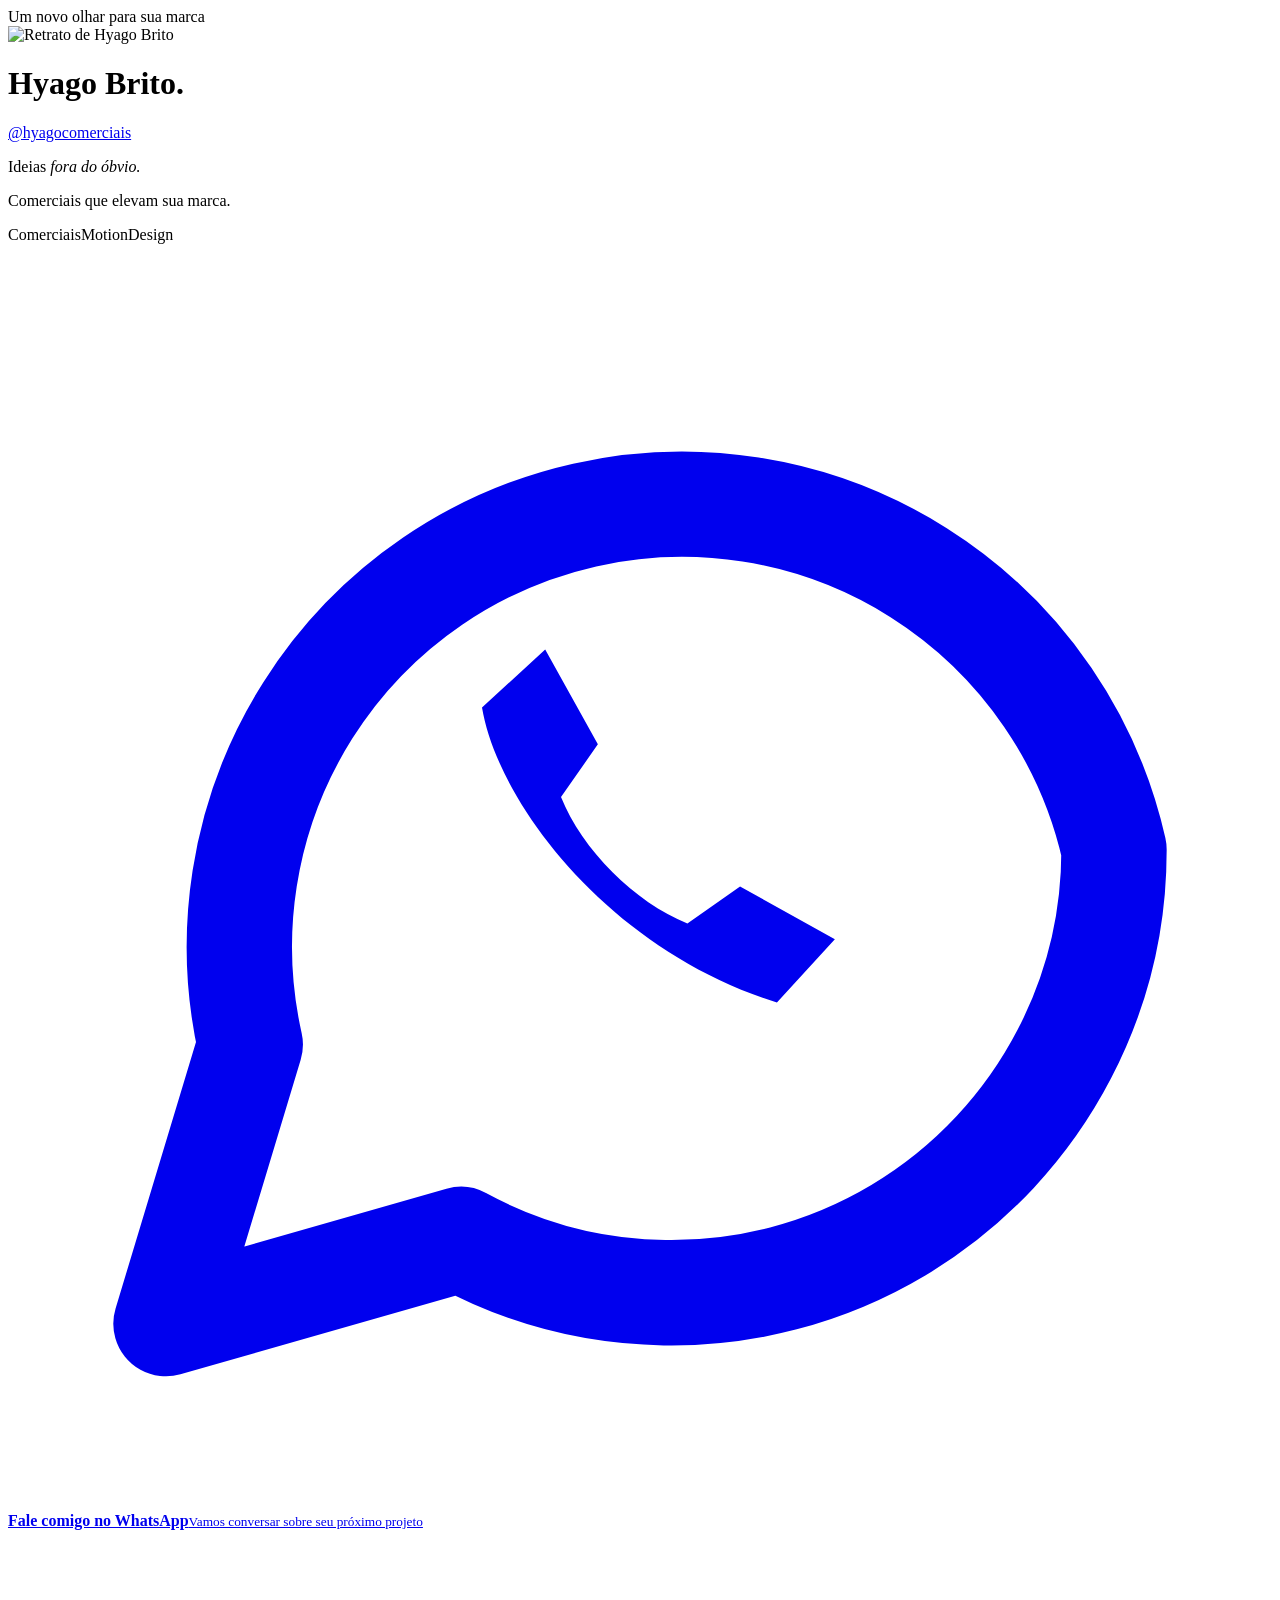
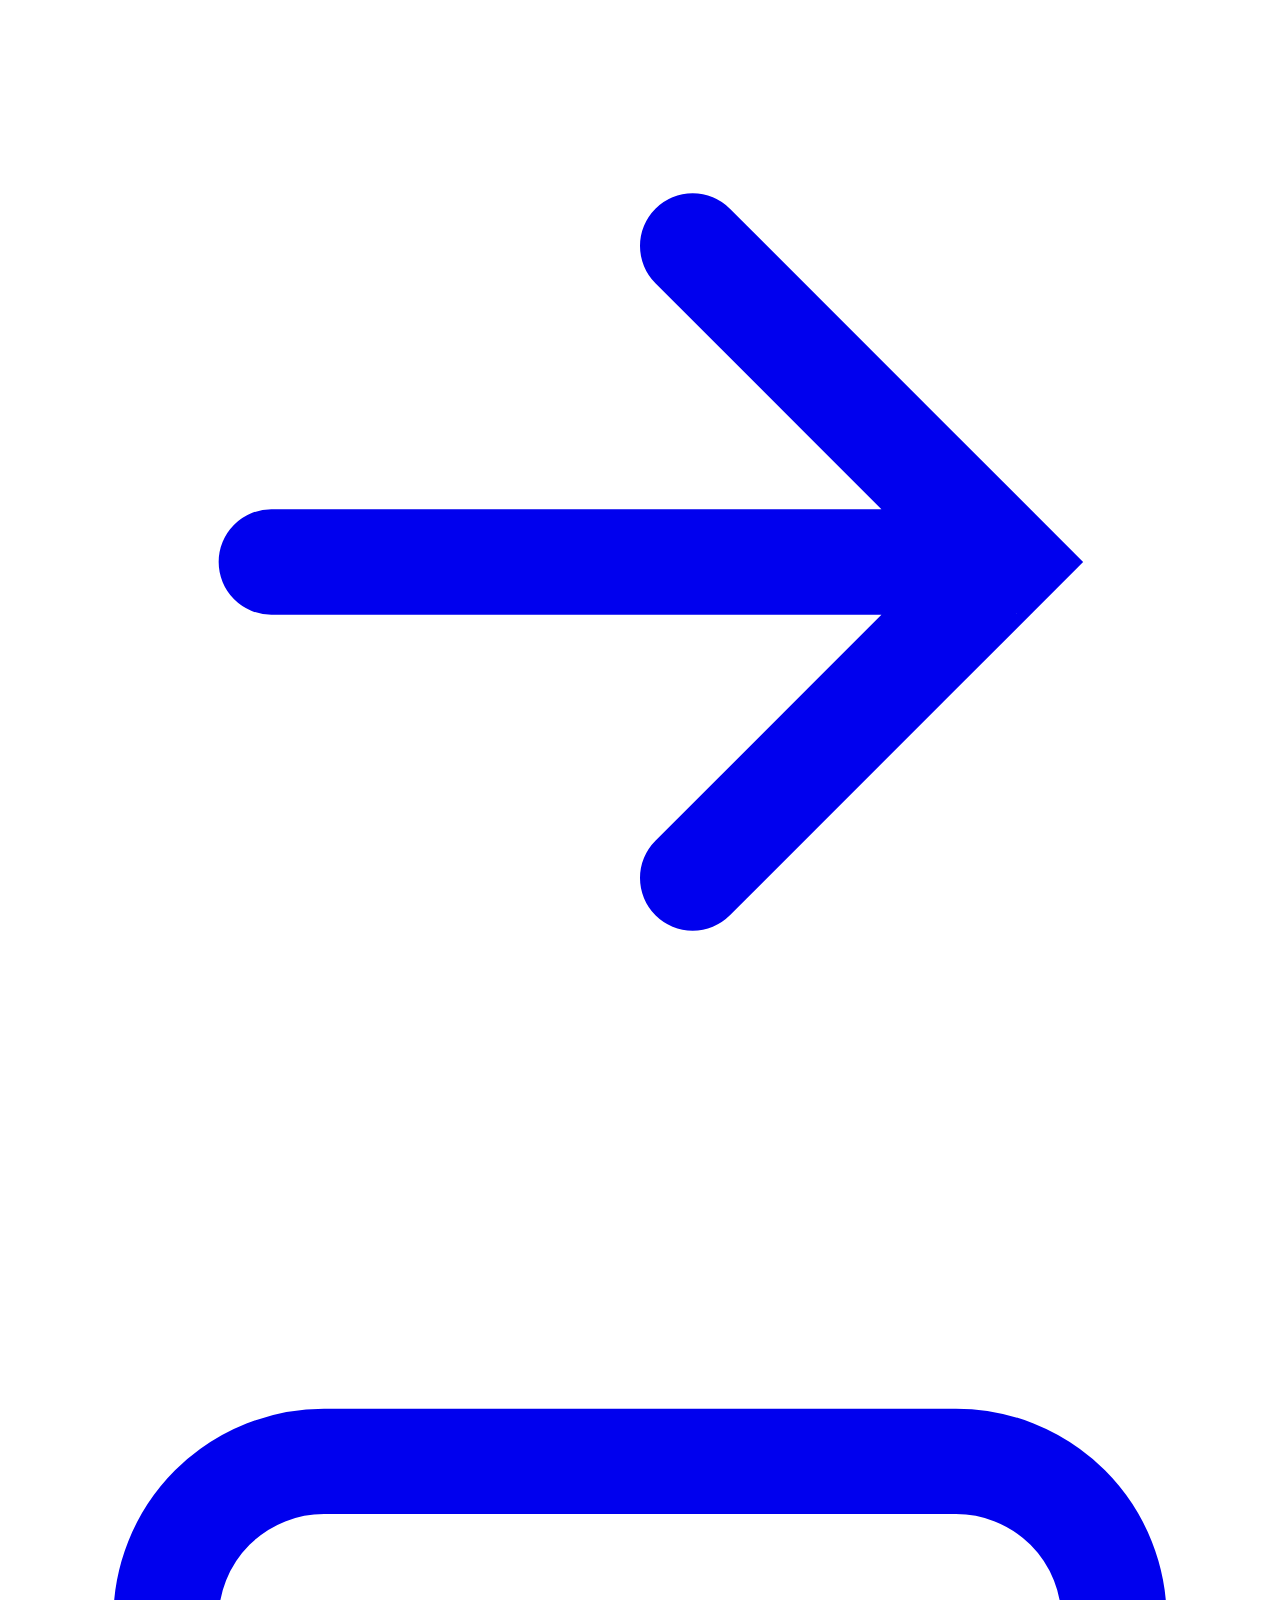
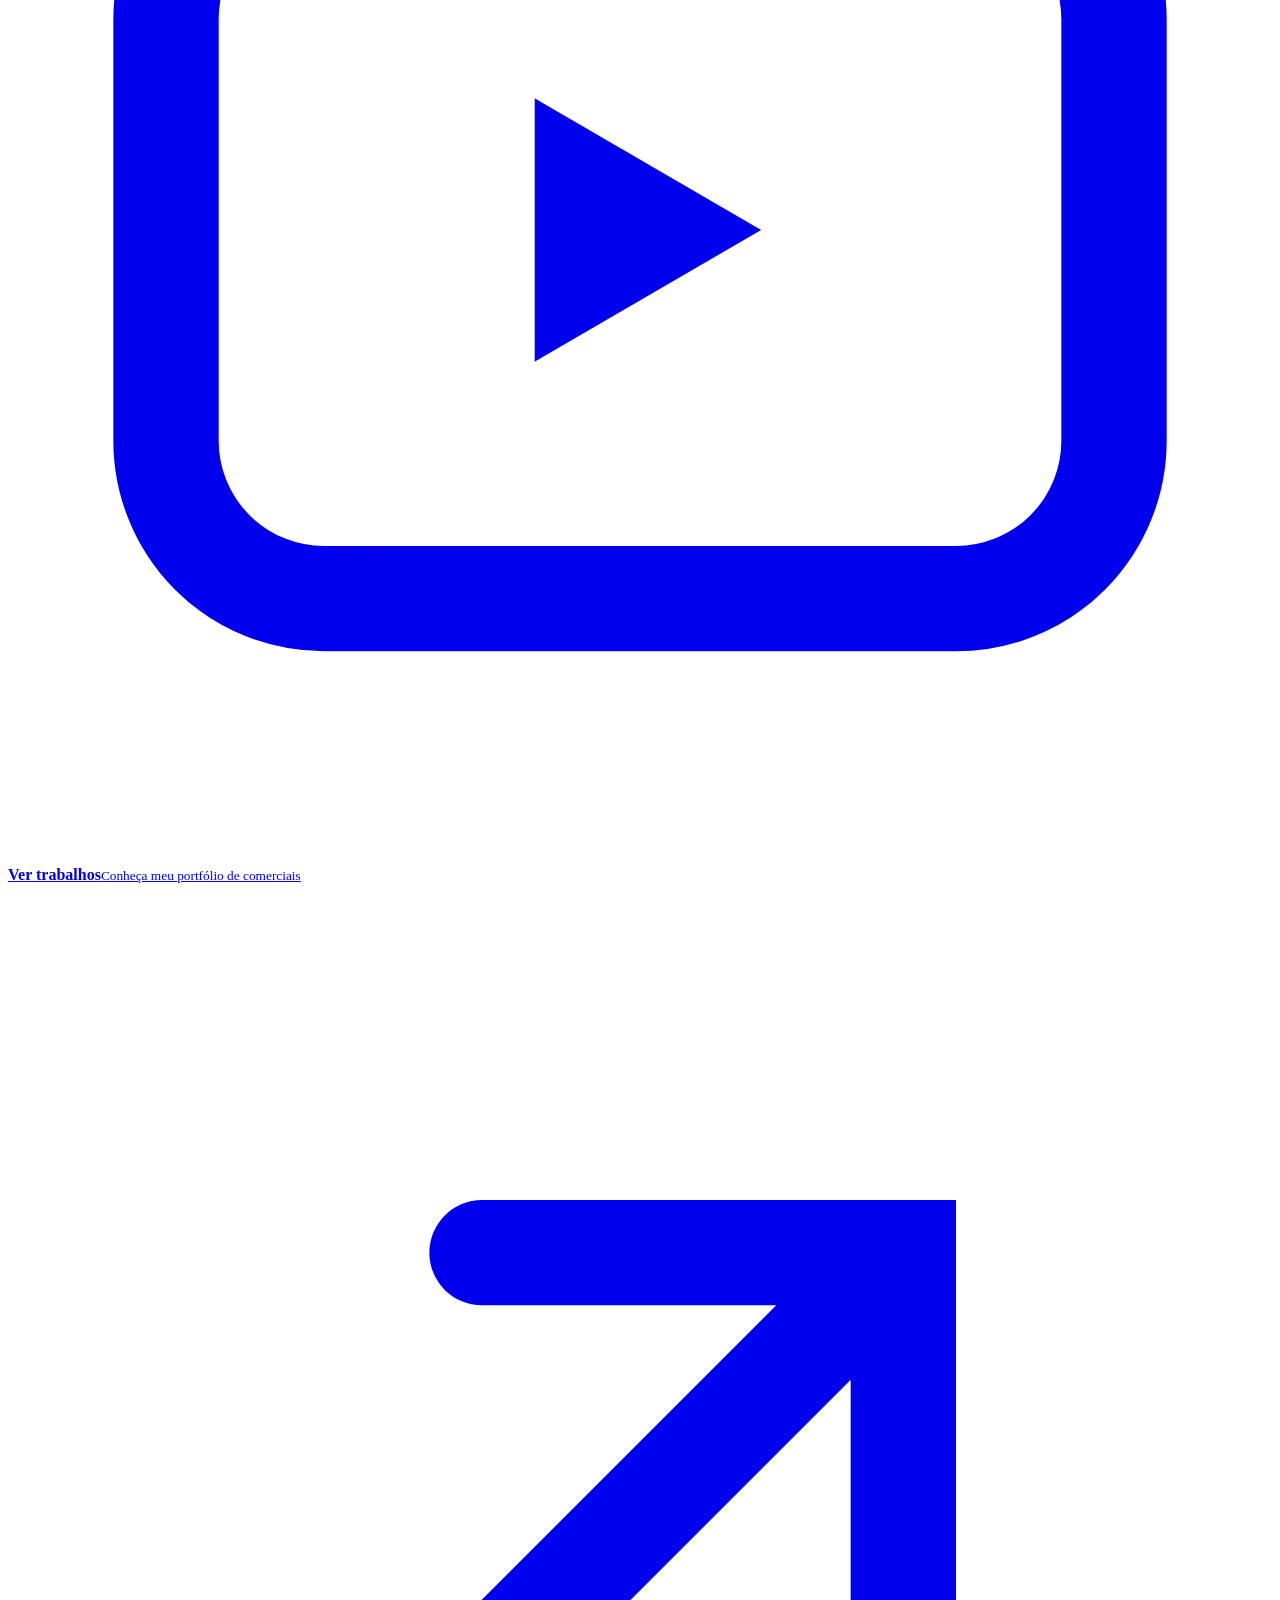
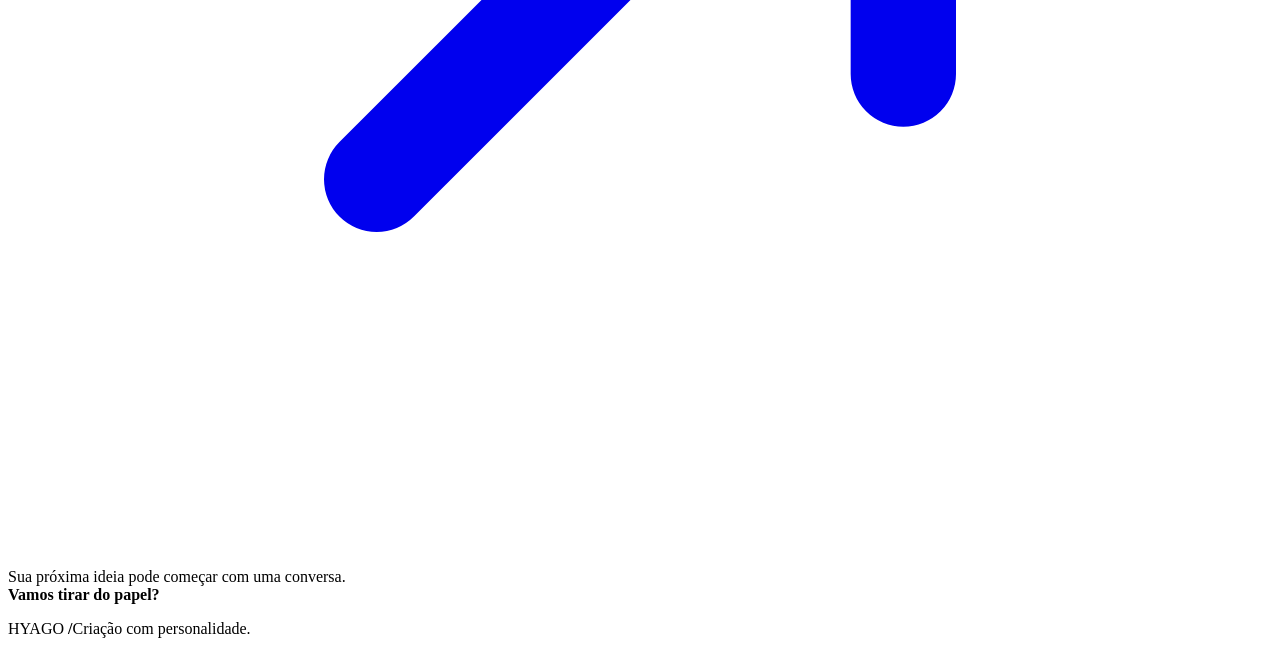
==== index.html @ b225749c "Add files via upload" ====
<!DOCTYPE html>
<html lang="pt-BR">
<head>
<meta charset="utf-8">
<meta name="viewport" content="width=device-width,initial-scale=1,viewport-fit=cover">
<title>Hyago Brito — Comerciais, Motion e Design</title>
<meta name="description" content="Comerciais publicitários, motion e design. Ideias fora do óbvio para elevar a sua marca.">
<meta property="og:title" content="Hyago Brito — Comerciais, Motion e Design">
<meta property="og:description" content="Ideias fora do óbvio. Comerciais que elevam sua marca.">
<meta property="og:image" content="/assets/hyago.jpg">
<meta name="theme-color" content="#070d14">
<link rel="icon" href="/assets/hyago.jpg">
<link rel="stylesheet" href="/assets/site.css">
</head>
<body>
<main>
  <header>
    <div class="wordmark"><span aria-hidden="true"></span>Um novo olhar para sua marca</div>
    <img class="portrait" src="/assets/hyago.jpg" alt="Retrato de Hyago Brito" width="142" height="142" fetchpriority="high">
    <h1>Hyago Brito<b>.</b></h1>
    <a class="handle" href="https://www.instagram.com/hyagocomerciais/" target="_blank" rel="noopener">@hyagocomerciais</a>
    <p class="intro">Ideias <em>fora do óbvio.</em></p>
    <p class="sub">Comerciais que elevam sua marca.</p>
    <div class="services" aria-label="Comerciais, motion e design">Comerciais<i aria-hidden="true"></i>Motion<i aria-hidden="true"></i>Design</div>
  </header>
  <nav aria-label="Contato e trabalhos">
    <a class="link primary" href="https://wa.me/5527998595323?text=Oi%2C%20Hyago%21%20Vim%20pelo%20Instagram%20e%20quero%20conversar%20sobre%20um%20projeto." target="_blank" rel="noopener noreferrer">
      <span class="icon" aria-hidden="true"><svg viewBox="0 0 24 24" fill="none" stroke="currentColor" stroke-width="2" stroke-linecap="round" stroke-linejoin="round"><path d="M21 11.5a8.4 8.4 0 0 1-12.4 7.4L3 20.5l1.6-5.3A8.4 8.4 0 1 1 21 11.5z"/><path d="M9 8.8c.3 1.8 2.4 4.6 5.6 5.6l1.1-1.2-1.8-1-1 .7c-1-.4-2-1.4-2.4-2.4l.7-1-1-1.8z" fill="currentColor" stroke="none"/></svg></span>
      <span class="label"><strong>Fale comigo no WhatsApp</strong><small>Vamos conversar sobre seu próximo projeto</small></span>
      <svg class="arrow" viewBox="0 0 24 24" fill="none" stroke="currentColor" stroke-width="2" stroke-linecap="round"><path d="M5 12h14M13 6l6 6-6 6"/></svg>
    </a>
    <a class="link" href="/trabalhos">
      <span class="icon" aria-hidden="true"><svg viewBox="0 0 24 24" fill="none" stroke="currentColor" stroke-width="2" stroke-linejoin="round"><rect x="3" y="5" width="18" height="14" rx="3"/><path d="M10 9.5v5l4.3-2.5z" fill="currentColor" stroke="none"/></svg></span>
      <span class="label"><strong>Ver trabalhos</strong><small>Conheça meu portfólio de comerciais</small></span>
      <svg class="arrow" viewBox="0 0 24 24" fill="none" stroke="currentColor" stroke-width="2" stroke-linecap="round"><path d="M7 17L17 7M9 7h8v8"/></svg>
    </a>
  </nav>
  <p class="note">Sua próxima ideia pode começar com uma conversa.<br><strong>Vamos tirar do papel?</strong></p>
  <footer><span class="signature">HYAGO <b>/</b></span><span>Criação com personalidade.</span></footer>
</main>
</body>
</html>
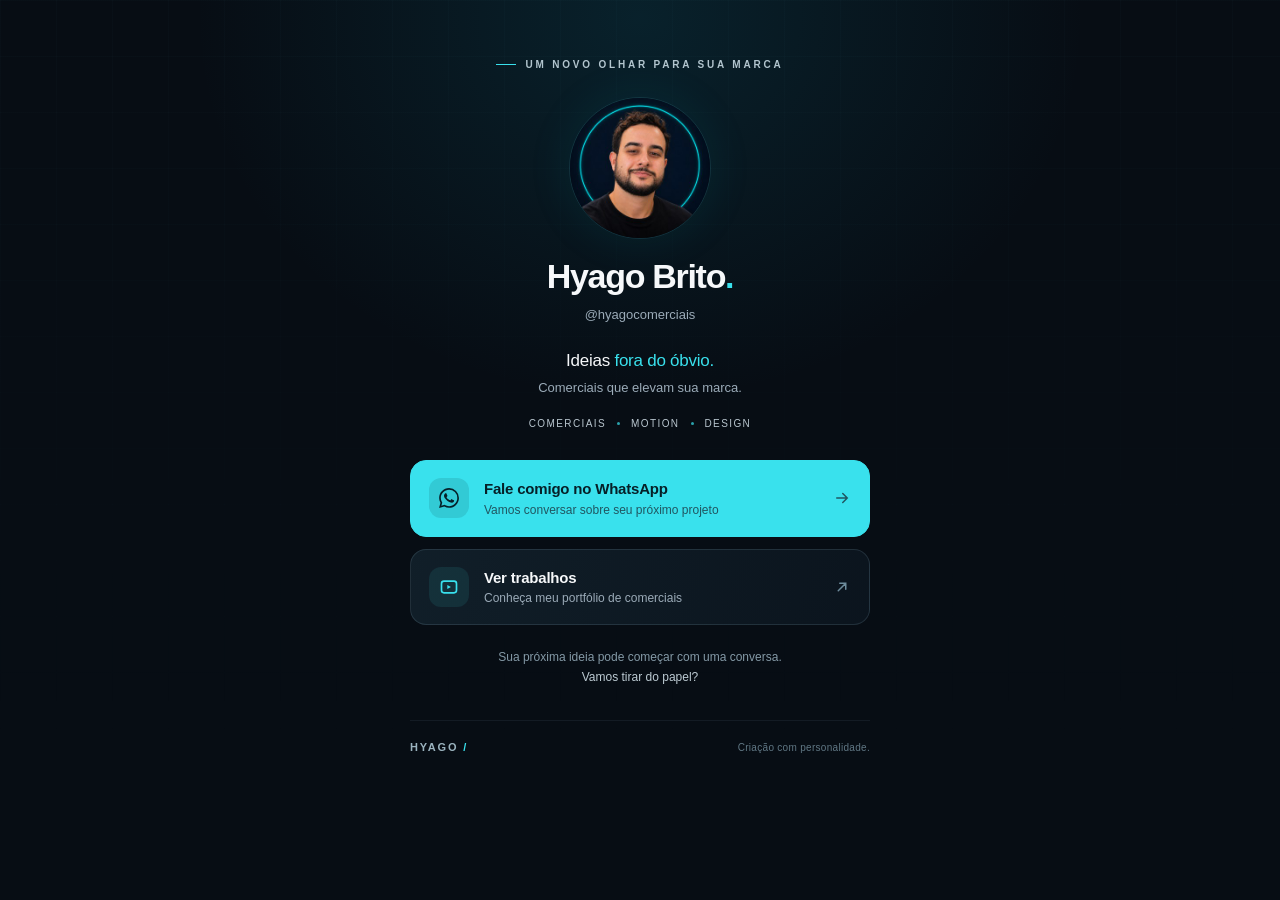
==== commit 0664cba6: "Add files via upload" ====
--- a/index.html
+++ b/index.html
@@ -25,7 +25,7 @@
   </header>
   <nav aria-label="Contato e trabalhos">
     <a class="link primary" href="https://wa.me/5527998595323?text=Oi%2C%20Hyago%21%20Vim%20pelo%20Instagram%20e%20quero%20conversar%20sobre%20um%20projeto." target="_blank" rel="noopener noreferrer">
-      <span class="icon" aria-hidden="true"><svg viewBox="0 0 24 24" fill="none" stroke="currentColor" stroke-width="2" stroke-linecap="round" stroke-linejoin="round"><path d="M21 11.5a8.4 8.4 0 0 1-12.4 7.4L3 20.5l1.6-5.3A8.4 8.4 0 1 1 21 11.5z"/><path d="M9 8.8c.3 1.8 2.4 4.6 5.6 5.6l1.1-1.2-1.8-1-1 .7c-1-.4-2-1.4-2.4-2.4l.7-1-1-1.8z" fill="currentColor" stroke="none"/></svg></span>
+      <span class="icon" aria-hidden="true"><svg viewBox="0 0 24 24" fill="currentColor"><path d="M17.472 14.382c-.297-.149-1.758-.867-2.03-.967-.273-.099-.471-.148-.67.15-.197.297-.767.966-.94 1.164-.173.199-.347.223-.644.075-.297-.15-1.255-.463-2.39-1.475-.883-.788-1.48-1.761-1.653-2.059-.173-.297-.018-.458.13-.606.134-.133.298-.347.446-.52.149-.174.198-.298.298-.497.099-.198.05-.371-.025-.52-.075-.149-.669-1.612-.916-2.207-.242-.579-.487-.5-.669-.51-.173-.008-.371-.01-.57-.01-.198 0-.52.074-.792.372-.272.297-1.04 1.016-1.04 2.479 0 1.462 1.065 2.875 1.213 3.074.149.198 2.096 3.2 5.077 4.487.709.306 1.262.489 1.694.625.712.227 1.36.195 1.871.118.571-.085 1.758-.719 2.006-1.413.248-.694.248-1.289.173-1.413-.074-.124-.272-.198-.57-.347m-5.421 7.403h-.004a9.87 9.87 0 01-5.031-1.378l-.361-.214-3.741.982.998-3.648-.235-.374a9.86 9.86 0 01-1.51-5.26c.001-5.45 4.436-9.884 9.888-9.884 2.64 0 5.122 1.03 6.988 2.898a9.825 9.825 0 012.893 6.994c-.003 5.45-4.437 9.884-9.885 9.884m8.413-18.297A11.815 11.815 0 0012.05 0C5.495 0 .16 5.335.157 11.892c0 2.096.547 4.142 1.588 5.945L.057 24l6.305-1.654a11.882 11.882 0 005.683 1.448h.005c6.554 0 11.89-5.335 11.893-11.893a11.821 11.821 0 00-3.48-8.413Z"/></svg></span>
       <span class="label"><strong>Fale comigo no WhatsApp</strong><small>Vamos conversar sobre seu próximo projeto</small></span>
       <svg class="arrow" viewBox="0 0 24 24" fill="none" stroke="currentColor" stroke-width="2" stroke-linecap="round"><path d="M5 12h14M13 6l6 6-6 6"/></svg>
     </a>
--- a/assets/site.css
+++ b/assets/site.css
@@ -0,0 +1,63 @@
+:root{color-scheme:dark;--bg:#070d14;--text:#f6f8fa;--muted:#9babb8;--cyan:#39e1ed;--line:rgba(166,206,224,.14)}
+*{box-sizing:border-box}
+html{min-height:100%;background:var(--bg)}
+body{margin:0;min-height:100svh;color:var(--text);font:16px/1.5 -apple-system,BlinkMacSystemFont,"Segoe UI",Roboto,sans-serif;background:radial-gradient(ellipse 570px 490px at 50% 2%,rgba(15,120,144,.19),transparent 78%),var(--bg)}
+body::before{content:"";position:fixed;inset:0;pointer-events:none;background-image:linear-gradient(rgba(110,184,201,.024) 1px,transparent 1px),linear-gradient(90deg,rgba(110,184,201,.024) 1px,transparent 1px);background-size:56px 56px;-webkit-mask-image:linear-gradient(#000,transparent 85%);mask-image:linear-gradient(#000,transparent 85%)}
+a{color:inherit;text-decoration:none}
+main{position:relative;width:min(100% - 40px,460px);margin:0 auto;padding:48px 0 28px}
+header{text-align:center}
+.wordmark{display:inline-flex;align-items:center;gap:9px;color:#b2c5ce;font-size:10px;letter-spacing:2.8px;font-weight:650;text-transform:uppercase;margin-bottom:25px}
+.wordmark span{width:20px;height:1px;background:var(--cyan)}
+.portrait{width:142px;height:142px;border-radius:50%;display:block;margin:auto;object-fit:cover;box-shadow:0 0 45px rgba(20,165,186,.1);border:1px solid rgba(83,210,225,.15)}
+h1{font-size:34px;line-height:1.15;letter-spacing:-1.3px;font-weight:720;margin:18px 0 6px}
+h1 b{color:var(--cyan);font-weight:inherit}
+.handle{font-size:13px;color:var(--muted);display:inline-block}
+.handle:hover{color:var(--cyan)}
+.intro{font-size:17px;letter-spacing:-.25px;margin:22px 0 4px;font-weight:500}
+.intro em{font-style:normal;color:var(--cyan)}
+.sub{color:var(--muted);font-size:13px;margin:0}
+.services{display:flex;align-items:center;justify-content:center;gap:11px;margin:19px 0 29px;font-size:10px;letter-spacing:1.4px;text-transform:uppercase;color:#b8c5ce}
+.services i{width:3px;height:3px;background:var(--cyan);border-radius:50%;opacity:.7}
+nav{display:grid;gap:12px}
+.link{display:flex;align-items:center;gap:15px;padding:17px 18px;border:1px solid var(--line);border-radius:16px;background:linear-gradient(105deg,rgba(21,37,48,.74),rgba(14,24,34,.72));transition:transform .18s,border-color .18s,background .18s}
+.link:hover{transform:translateY(-2px);border-color:rgba(57,225,237,.6);background-color:#162b36}
+.link:active{transform:translateY(0)}
+.link:focus-visible{outline:2px solid var(--cyan);outline-offset:3px}
+.icon{width:40px;height:40px;border-radius:12px;display:grid;place-items:center;background:rgba(57,225,237,.09);color:var(--cyan);flex:none}
+.icon svg{width:20px;height:20px}
+.label{flex:1;display:grid}
+.label strong{font-size:15px;font-weight:650;letter-spacing:-.2px}
+.label small{font-size:12px;color:var(--muted)}
+.primary{background:var(--cyan);border-color:var(--cyan);color:#062028}
+.primary:hover{background:#5ae9f3;border-color:#5ae9f3}
+.primary .icon{background:rgba(6,32,40,.12);color:#062028}
+.primary .label small{color:#205661}
+.arrow{width:18px;height:18px;color:#6d8b9b;flex:none}
+.primary .arrow{color:#205661}
+.note{text-align:center;margin:22px 16px 0;font-size:12px;color:#8499a6;line-height:1.7}
+.note strong{color:#bdcbd3;font-weight:500}
+footer{margin-top:32px;padding-top:18px;border-top:1px solid rgba(166,206,224,.08);display:flex;align-items:center;justify-content:space-between;color:#607784;font-size:10px;letter-spacing:.3px}
+.signature{font-size:11px;font-weight:750;letter-spacing:1.8px;color:#9bb3bf}
+.signature b{color:var(--cyan);font-weight:inherit}
+/* trabalhos */
+.wide{width:min(100% - 40px,1100px)}
+.top{display:flex;justify-content:space-between;align-items:center;padding-bottom:18px;border-bottom:1px solid rgba(166,206,224,.08)}
+.top a.back{font-size:12px;color:var(--muted)}
+.top a.back:hover{color:var(--cyan)}
+h2{font-size:30px;letter-spacing:-1px;margin:34px 0 22px}
+h2 b{color:var(--cyan)}
+.grid{display:grid;grid-template-columns:repeat(auto-fill,minmax(320px,1fr));gap:18px}
+.card{border:1px solid var(--line);border-radius:16px;overflow:hidden;background:linear-gradient(105deg,rgba(21,37,48,.74),rgba(14,24,34,.72));cursor:pointer;text-align:left;padding:0;color:inherit;font:inherit;transition:transform .18s,border-color .18s}
+.card:hover{transform:translateY(-2px);border-color:rgba(57,225,237,.6)}
+.thumb{position:relative;aspect-ratio:16/9;background:#000}
+.thumb img{width:100%;height:100%;object-fit:cover;display:block}
+.play{position:absolute;inset:0;display:grid;place-items:center}
+.play span{width:58px;height:58px;border-radius:50%;background:rgba(7,13,20,.6);border:1px solid rgba(57,225,237,.5);display:grid;place-items:center;backdrop-filter:blur(4px)}
+.play svg{width:20px;height:20px;color:var(--cyan);margin-left:3px}
+.card h3{margin:0;padding:14px 16px;font-size:15px;font-weight:650;letter-spacing:-.2px}
+.empty{color:var(--muted);text-align:center;padding:50px 0;border:1px dashed var(--line);border-radius:16px}
+.viewer{position:fixed;inset:0;background:#000;display:none;align-items:center;justify-content:center;z-index:10}
+.viewer.on{display:flex}
+.viewer video{width:100%;height:100%;object-fit:contain;background:#000}
+.viewer button{position:absolute;top:14px;right:14px;width:44px;height:44px;border-radius:50%;border:1px solid rgba(255,255,255,.25);background:rgba(0,0,0,.5);color:#fff;font-size:22px;cursor:pointer}
+@media (max-width:380px){main{width:calc(100% - 32px);padding-top:28px}.wordmark{margin-bottom:18px}.portrait{width:126px;height:126px}h1{font-size:30px}.link{padding:15px;gap:12px}.grid{grid-template-columns:1fr}}
